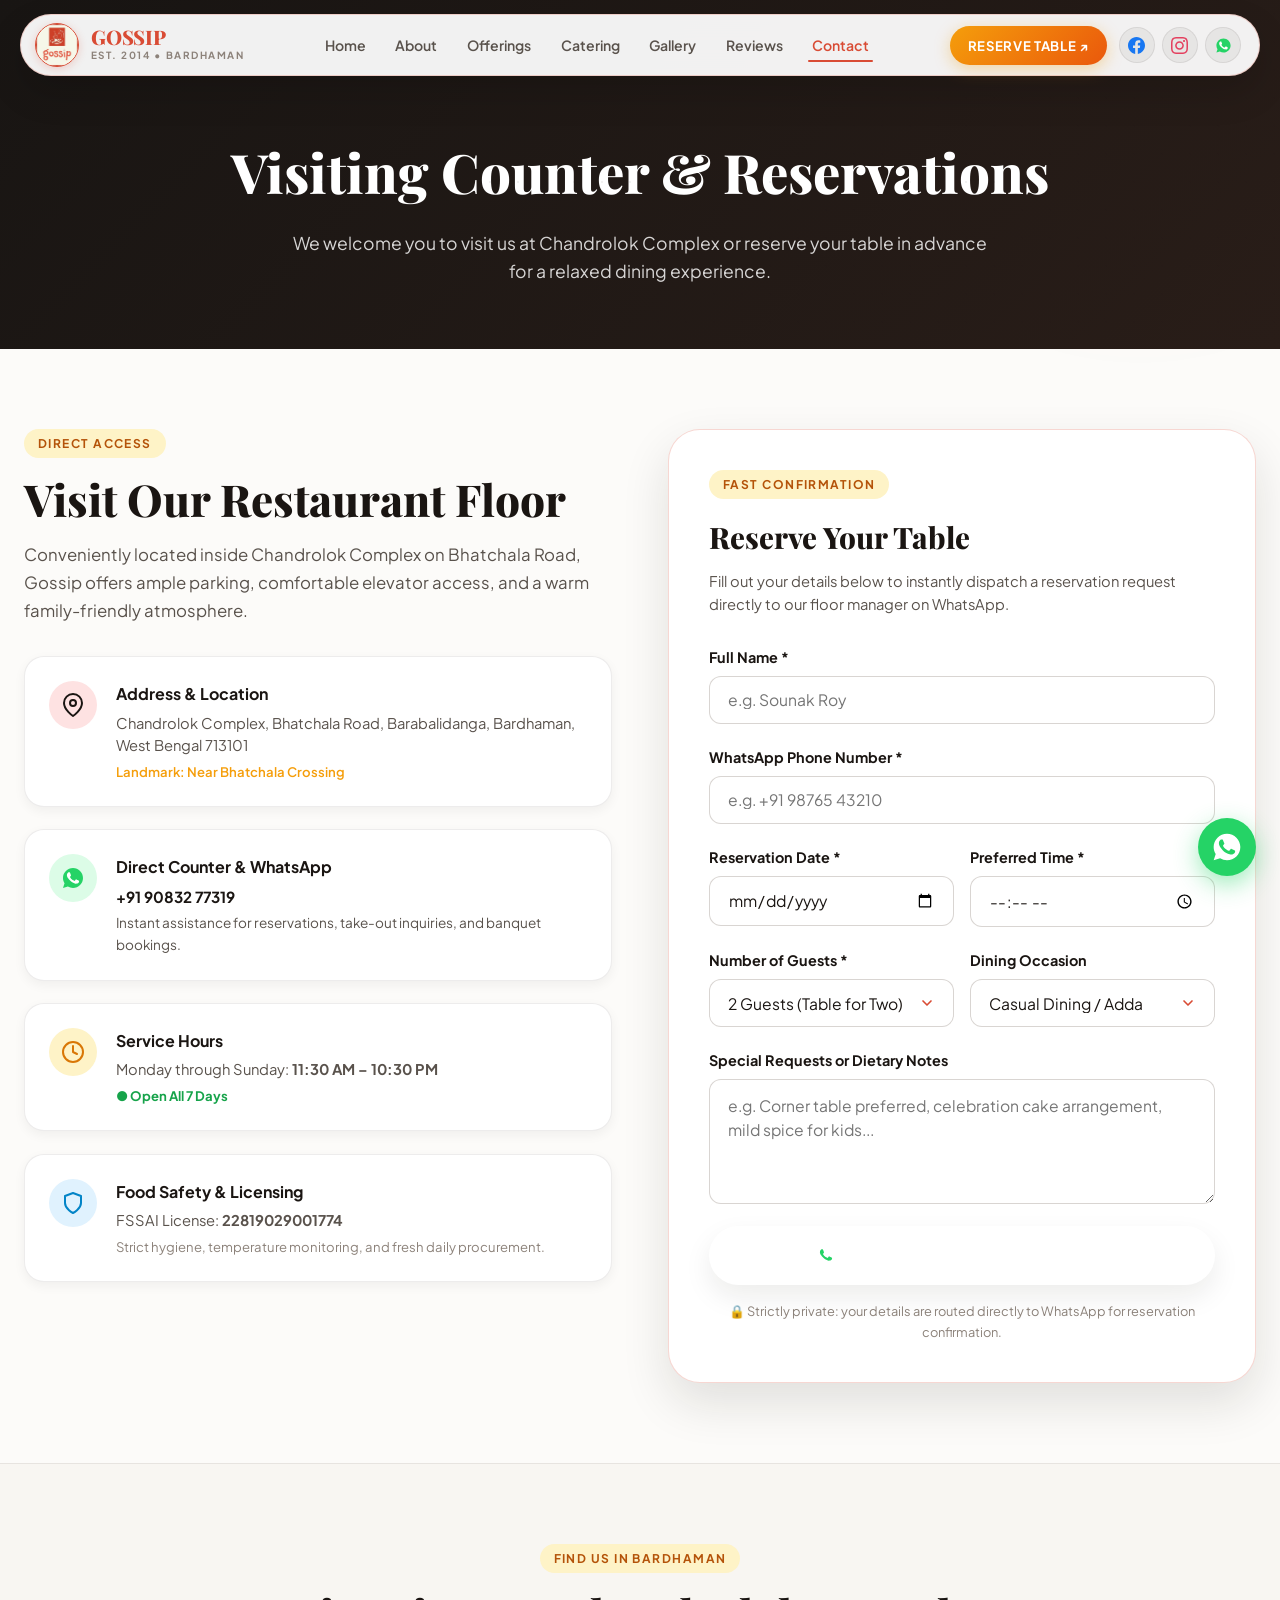
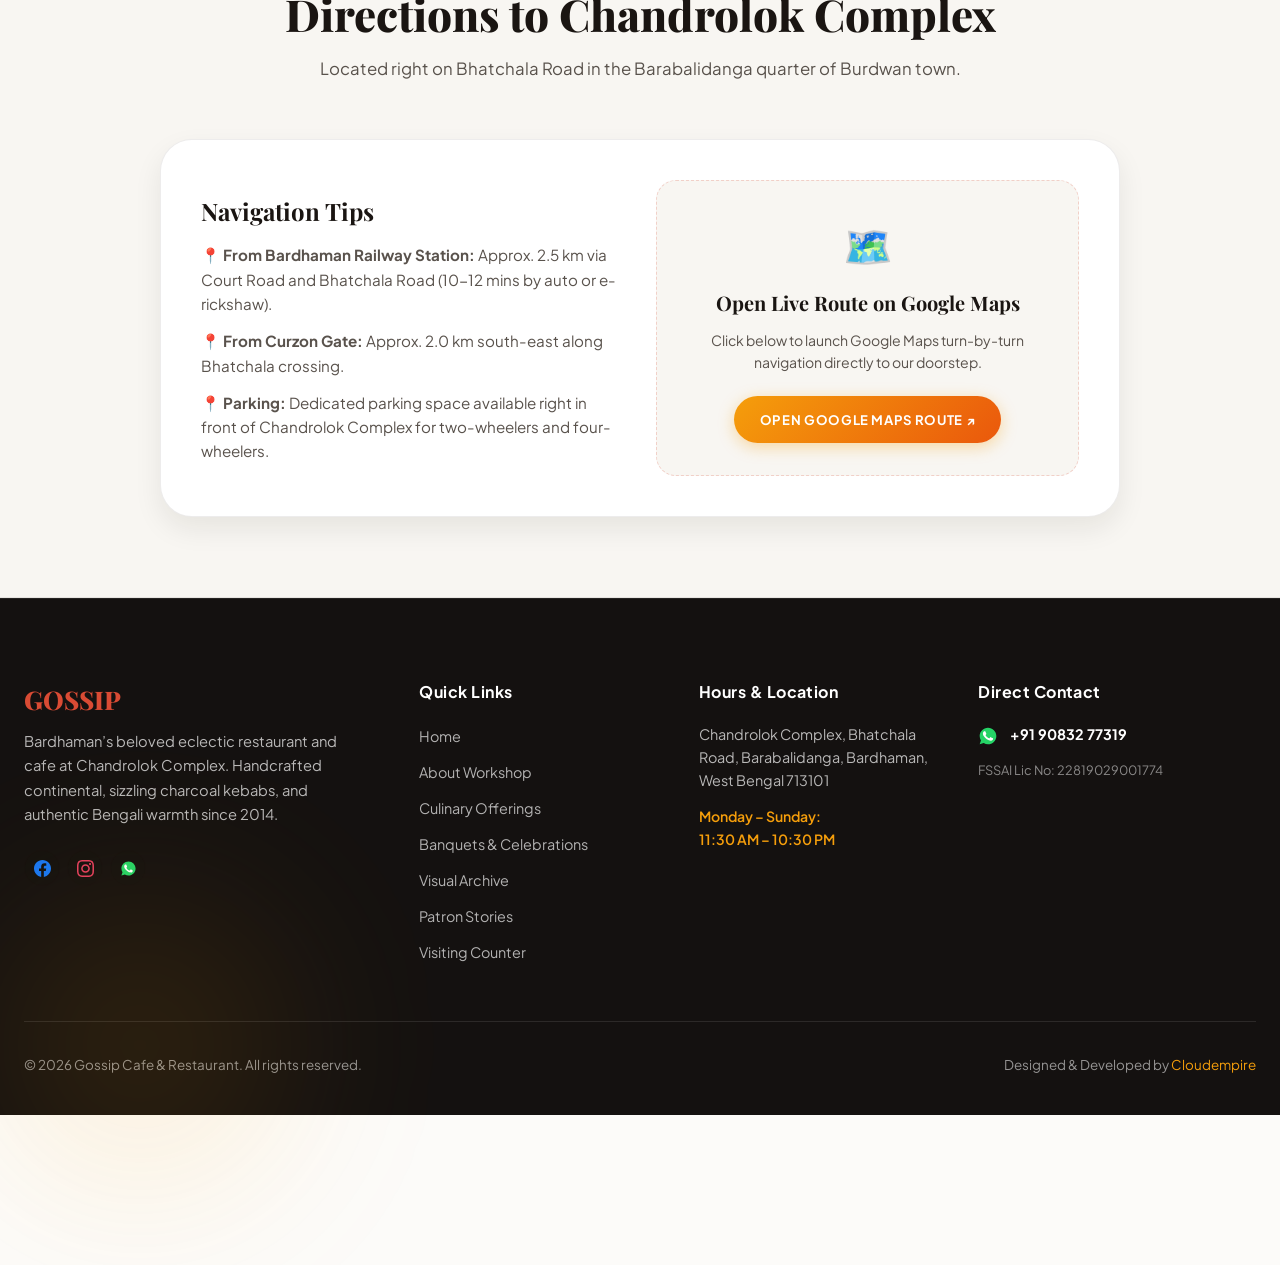
==== contact.html @ 2cac588d "feat: initial commit of Gossip Cafe & Restaurant Bardhaman portfolio website" ====
<!DOCTYPE html>
<html lang="en">
<head>
  <meta charset="UTF-8">
  <meta name="viewport" content="width=device-width, initial-scale=1.0">
  <title>Contact & Table Reservation | Gossip Cafe & Restaurant Bardhaman</title>
  <meta name="description" content="Find location, timings, and reservation details for Gossip Cafe & Restaurant at Chandrolok Complex, Bardhaman. Call or WhatsApp +91 90832 77319.">
  
  <!-- Multi-Resolution Favicon Suite -->
  <link rel="icon" type="image/svg+xml" href="assets/images/favicon.svg">
  <link rel="icon" type="image/png" sizes="32x32" href="assets/images/favicon-32x32.png">
  <link rel="shortcut icon" href="assets/images/favicon.ico">
  <link rel="apple-touch-icon" sizes="180x180" href="assets/images/apple-touch-icon.png">

  <!-- Core CSS -->
  <link rel="stylesheet" href="assets/css/style.css">
</head>
<body>

  <!-- Floating Ambient Glowing Orbs -->
  <div class="abstract-orb abstract-orb-1" aria-hidden="true"></div>
  <div class="abstract-orb abstract-orb-2" aria-hidden="true"></div>

  <!-- TheDivine Floating Pill Navbar -->
  <header class="site-header">
    <div class="header-inner">
      <a href="index.html" class="header-brand" aria-label="Gossip Restaurant Home">
        <div class="brand-emblem-wrap">
          <img src="assets/images/logo.png" alt="Gossip Logo Emblem" class="brand-emblem">
        </div>
        <div class="brand-text">
          <span class="brand-title">GOSSIP</span>
          <span class="brand-sub">EST. 2014 • BARDHAMAN</span>
        </div>
      </a>

      <nav aria-label="Main Navigation">
        <ul class="nav-links">
          <li class="nav-item"><a href="index.html" class="nav-link">Home</a></li>
          <li class="nav-item"><a href="about.html" class="nav-link">About</a></li>
          <li class="nav-item"><a href="offerings.html" class="nav-link">Offerings</a></li>
          <li class="nav-item"><a href="catering.html" class="nav-link">Catering</a></li>
          <li class="nav-item"><a href="gallery.html" class="nav-link">Gallery</a></li>
          <li class="nav-item"><a href="reviews.html" class="nav-link">Reviews</a></li>
          <li class="nav-item"><a href="contact.html" class="nav-link active">Contact</a></li>
        </ul>
      </nav>

      <div class="header-actions">
        <a href="https://wa.me/919083277319?text=Namaste%20Gossip!%20I%20would%20like%20to%20reserve%20a%20table%20at%20Chandrolok%20Complex." target="_blank" rel="noopener noreferrer" class="btn-cta-pill">
          Reserve Table ↗
        </a>
        <div class="social-circle-icons">
          <a href="https://www.facebook.com/gossipcaferestaurant/" target="_blank" rel="noopener noreferrer" class="social-circle-btn" aria-label="Facebook">
            <svg viewBox="0 0 24 24" fill="#1877F2"><path d="M24 12.073c0-6.627-5.373-12-12-12s-12 5.373-12 12c0 5.99 4.388 10.954 10.125 11.854v-8.385H7.078v-3.47h3.047V9.43c0-3.007 1.792-4.669 4.533-4.669 1.312 0 2.686.235 2.686.235v2.953H15.83c-1.491 0-1.956.925-1.956 1.874v2.25h3.328l-.532 3.47h-2.796v8.385C19.612 23.027 24 18.062 24 12.073z"/></svg>
          </a>
          <a href="https://www.instagram.com/gossipatchandrolok/" target="_blank" rel="noopener noreferrer" class="social-circle-btn" aria-label="Instagram">
            <svg viewBox="0 0 24 24" fill="#E4405F"><path d="M12 2.163c3.204 0 3.584.012 4.85.07 3.252.148 4.771 1.691 4.919 4.919.058 1.265.069 1.645.069 4.849 0 3.205-.012 3.584-.069 4.849-.149 3.225-1.664 4.771-4.919 4.919-1.266.058-1.644.07-4.85.07-3.204 0-3.584-.012-4.849-.07-3.26-.149-4.771-1.699-4.919-4.92-.058-1.265-.07-1.644-.07-4.849 0-3.204.013-3.583.07-4.849.149-3.227 1.664-4.771 4.919-4.919 1.266-.057 1.645-.069 4.849-.069zm0-2.163c-3.259 0-3.667.014-4.947.072-4.358.2-6.78 2.618-6.98 6.98-.059 1.281-.073 1.689-.073 4.948 0 3.259.014 3.668.072 4.948.2 4.358 2.618 6.78 6.98 6.98 1.281.058 1.689.072 4.948.072 3.259 0 3.668-.014 4.948-.072 4.354-.2 6.782-2.618 6.979-6.98.059-1.28.073-1.689.073-4.948 0-3.259-.014-3.667-.072-4.947-.196-4.354-2.617-6.78-6.979-6.98-1.281-.059-1.69-.073-4.949-.073zm0 5.838c-3.403 0-6.162 2.759-6.162 6.162s2.759 6.163 6.162 6.163 6.162-2.759 6.162-6.163c0-3.403-2.759-6.162-6.162-6.162zm0 10.162c-2.209 0-4-1.79-4-4 0-2.209 1.791-4 4-4s4 1.791 4 4c0 2.21-1.791 4-4 4zm6.406-11.845c-.796 0-1.441.645-1.441 1.44s.645 1.44 1.441 1.44c.795 0 1.439-.645 1.439-1.44s-.644-1.44-1.439-1.44z"/></svg>
          </a>
          <a href="https://wa.me/919083277319" target="_blank" rel="noopener noreferrer" class="social-circle-btn" aria-label="WhatsApp">
            <svg viewBox="0 0 24 24"><path fill="#25D366" d="M12.004 2C6.48 2 2 6.48 2 12.004c0 1.947.56 3.765 1.533 5.304L2 22l4.832-1.503A9.957 9.957 0 0012.004 22C17.527 22 22 17.527 22 12.004 22 6.48 17.527 2 12.004 2z"/><path fill="#FFFFFF" d="M17.487 14.382c-.3-.15-1.774-.875-2.05-.975-.275-.1-.475-.15-.675.15-.2.3-.775.975-.95 1.175-.175.2-.35.225-.65.075-.3-.15-1.266-.467-2.412-1.488-.891-.795-1.493-1.777-1.668-2.077-.175-.3-.019-.462.131-.611.135-.135.3-.35.45-.525.15-.175.2-.3.3-.5.1-.2.05-.375-.025-.525-.075-.15-.675-1.625-.925-2.225-.243-.584-.49-.505-.675-.515-.175-.009-.375-.01-.575-.01s-.525.075-.8.375c-.275.3-1.05 1.025-1.05 2.5s1.075 2.9 1.225 3.1c.15.2 2.116 3.23 5.125 4.53.716.31 1.275.495 1.71.634.72.229 1.375.197 1.893.12.577-.086 1.774-.725 2.024-1.425.25-.7.25-1.3.175-1.425-.075-.125-.275-.2-.575-.35z"/></svg>
          </a>
        </div>
        <button class="mobile-toggle" aria-label="Toggle navigation menu" aria-expanded="false">
          <span></span>
        </button>
      </div>
    </div>
  </header>

  <!-- Subpage Banner -->
  <section class="subpage-banner">
    <div class="abstract-tech-grid" aria-hidden="true"></div>
    <h1>Visiting Counter & Reservations</h1>
    <p>We welcome you to visit us at Chandrolok Complex or reserve your table in advance for a relaxed dining experience.</p>
  </section>

  <!-- Contact Information & Reservation Section -->
  <section class="section">
    <div style="display: grid; grid-template-columns: repeat(auto-fit, minmax(320px, 1fr)); gap: 3.5rem; align-items: start;">

      <!-- Left Column: Details & Visiting Information -->
      <div>
        <span class="section-pill-tag">Direct Access</span>
        <h2 class="section-title">Visit Our Restaurant Floor</h2>
        <p style="font-size: 1.05rem; color: var(--text-secondary); line-height: 1.65; margin-bottom: 2rem;">
          Conveniently located inside Chandrolok Complex on Bhatchala Road, Gossip offers ample parking, comfortable elevator access, and a warm family-friendly atmosphere.
        </p>

        <!-- Information Cards List -->
        <div style="display: flex; flex-direction: column; gap: 1.4rem; margin-bottom: 2.5rem;">

          <!-- Address Card -->
          <div style="background: #ffffff; border: 1px solid var(--border-light); border-radius: var(--radius-lg); padding: 1.5rem; display: flex; gap: 1.2rem; align-items: flex-start; box-shadow: var(--shadow-sm);">
            <div style="width: 48px; height: 48px; border-radius: 50%; background: #fee2e2; display: flex; align-items: center; justify-content: center; flex-shrink: 0; color: var(--brand-crimson);">
              <svg width="24" height="24" viewBox="0 0 24 24" fill="none" stroke="currentColor" stroke-width="2" stroke-linecap="round" stroke-linejoin="round"><path d="M21 10c0 7-9 13-9 13s-9-6-9-13a9 9 0 0 1 18 0z"></path><circle cx="12" cy="10" r="3"></circle></svg>
            </div>
            <div>
              <h4 style="font-size: 1rem; font-weight: 700; color: var(--text-primary); margin-bottom: 0.3rem;">Address & Location</h4>
              <p style="font-size: 0.92rem; color: var(--text-secondary); line-height: 1.5;">
                Chandrolok Complex, Bhatchala Road, Barabalidanga, Bardhaman, West Bengal 713101
              </p>
              <div style="font-size: 0.82rem; color: var(--brand-amber); font-weight: 600; margin-top: 0.3rem;">
                Landmark: Near Bhatchala Crossing
              </div>
            </div>
          </div>

          <!-- Phone & WhatsApp Card -->
          <div style="background: #ffffff; border: 1px solid var(--border-light); border-radius: var(--radius-lg); padding: 1.5rem; display: flex; gap: 1.2rem; align-items: flex-start; box-shadow: var(--shadow-sm);">
            <div style="width: 48px; height: 48px; border-radius: 50%; background: #dcfce7; display: flex; align-items: center; justify-content: center; flex-shrink: 0;">
              <svg width="24" height="24" viewBox="0 0 24 24"><path fill="#25D366" d="M12.004 2C6.48 2 2 6.48 2 12.004c0 1.947.56 3.765 1.533 5.304L2 22l4.832-1.503A9.957 9.957 0 0012.004 22C17.527 22 22 17.527 22 12.004 22 6.48 17.527 2 12.004 2z"/><path fill="#FFFFFF" d="M17.487 14.382c-.3-.15-1.774-.875-2.05-.975-.275-.1-.475-.15-.675.15-.2.3-.775.975-.95 1.175-.175.2-.35.225-.65.075-.3-.15-1.266-.467-2.412-1.488-.891-.795-1.493-1.777-1.668-2.077-.175-.3-.019-.462.131-.611.135-.135.3-.35.45-.525.15-.175.2-.3.3-.5.1-.2.05-.375-.025-.525-.075-.15-.675-1.625-.925-2.225-.243-.584-.49-.505-.675-.515-.175-.009-.375-.01-.575-.01s-.525.075-.8.375c-.275.3-1.05 1.025-1.05 2.5s1.075 2.9 1.225 3.1c.15.2 2.116 3.23 5.125 4.53.716.31 1.275.495 1.71.634.72.229 1.375.197 1.893.12.577-.086 1.774-.725 2.024-1.425.25-.7.25-1.3.175-1.425-.075-.125-.275-.2-.575-.35z"/></svg>
            </div>
            <div>
              <h4 style="font-size: 1rem; font-weight: 700; color: var(--text-primary); margin-bottom: 0.3rem;">Direct Counter & WhatsApp</h4>
              <p style="font-size: 0.95rem; font-weight: 700; color: var(--text-primary); margin-bottom: 0.2rem;">
                <a href="tel:+919083277319" style="color: var(--text-primary); text-decoration: none;">+91 90832 77319</a>
              </p>
              <div style="font-size: 0.85rem; color: var(--text-secondary);">
                Instant assistance for reservations, take-out inquiries, and banquet bookings.
              </div>
            </div>
          </div>

          <!-- Operating Hours Card -->
          <div style="background: #ffffff; border: 1px solid var(--border-light); border-radius: var(--radius-lg); padding: 1.5rem; display: flex; gap: 1.2rem; align-items: flex-start; box-shadow: var(--shadow-sm);">
            <div style="width: 48px; height: 48px; border-radius: 50%; background: #fef3c7; display: flex; align-items: center; justify-content: center; flex-shrink: 0; color: #d97706;">
              <svg width="24" height="24" viewBox="0 0 24 24" fill="none" stroke="currentColor" stroke-width="2" stroke-linecap="round" stroke-linejoin="round"><circle cx="12" cy="12" r="10"></circle><polyline points="12 6 12 12 16 14"></polyline></svg>
            </div>
            <div>
              <h4 style="font-size: 1rem; font-weight: 700; color: var(--text-primary); margin-bottom: 0.3rem;">Service Hours</h4>
              <p style="font-size: 0.92rem; color: var(--text-secondary); line-height: 1.5;">
                Monday through Sunday: <strong>11:30 AM – 10:30 PM</strong>
              </p>
              <div style="font-size: 0.82rem; color: #16a34a; font-weight: 700; margin-top: 0.3rem;">
                ● Open All 7 Days
              </div>
            </div>
          </div>

          <!-- Certification Card -->
          <div style="background: #ffffff; border: 1px solid var(--border-light); border-radius: var(--radius-lg); padding: 1.5rem; display: flex; gap: 1.2rem; align-items: flex-start; box-shadow: var(--shadow-sm);">
            <div style="width: 48px; height: 48px; border-radius: 50%; background: #e0f2fe; display: flex; align-items: center; justify-content: center; flex-shrink: 0; color: #0284c7;">
              <svg width="24" height="24" viewBox="0 0 24 24" fill="none" stroke="currentColor" stroke-width="2" stroke-linecap="round" stroke-linejoin="round"><path d="M12 22s8-4 8-10V5l-8-3-8 3v7c0 6 8 10 8 10z"/></svg>
            </div>
            <div>
              <h4 style="font-size: 1rem; font-weight: 700; color: var(--text-primary); margin-bottom: 0.3rem;">Food Safety & Licensing</h4>
              <p style="font-size: 0.92rem; color: var(--text-secondary); line-height: 1.5;">
                FSSAI License: <strong>22819029001774</strong>
              </p>
              <div style="font-size: 0.82rem; color: var(--text-muted); margin-top: 0.3rem;">
                Strict hygiene, temperature monitoring, and fresh daily procurement.
              </div>
            </div>
          </div>

        </div>

      </div>

      <!-- Right Column: Table Reservation Form -->
      <div style="background: #ffffff; border: 1px solid var(--border-brand); border-radius: var(--radius-xl); padding: 2.5rem; box-shadow: var(--shadow-lg);">
        <span class="section-pill-tag">Fast Confirmation</span>
        <h3 style="font-family: var(--font-serif); font-size: 1.85rem; font-weight: 800; margin-bottom: 0.6rem; color: var(--text-primary);">Reserve Your Table</h3>
        <p style="font-size: 0.92rem; color: var(--text-secondary); margin-bottom: 1.8rem;">
          Fill out your details below to instantly dispatch a reservation request directly to our floor manager on WhatsApp.
        </p>

        <form id="contactForm" onsubmit="handleReservationSubmit(event)">
          <div class="form-group">
            <label class="form-label" for="resName">Full Name *</label>
            <input class="form-input" type="text" id="resName" name="name" placeholder="e.g. Sounak Roy" required>
          </div>

          <div class="form-group">
            <label class="form-label" for="resPhone">WhatsApp Phone Number *</label>
            <input class="form-input" type="tel" id="resPhone" name="phone" placeholder="e.g. +91 98765 43210" required>
          </div>

          <div style="display: grid; grid-template-columns: 1fr 1fr; gap: 1rem;">
            <div class="form-group">
              <label class="form-label" for="resDate">Reservation Date *</label>
              <input class="form-input" type="date" id="resDate" name="date" required>
            </div>
            <div class="form-group">
              <label class="form-label" for="resTime">Preferred Time *</label>
              <input class="form-input" type="time" id="resTime" name="time" required>
            </div>
          </div>

          <div style="display: grid; grid-template-columns: 1fr 1fr; gap: 1rem;">
            <div class="form-group">
              <label class="form-label" for="resGuests">Number of Guests *</label>
              <select class="form-select" id="resGuests" name="guests" required>
                <option value="2 Guests">2 Guests (Table for Two)</option>
                <option value="3-4 Guests">3-4 Guests (Family Table)</option>
                <option value="5-8 Guests">5-8 Guests (Large Group)</option>
                <option value="9-15 Guests">9-15 Guests (Mini Party)</option>
                <option value="16+ Guests">16+ Guests (Banquet Lounge)</option>
              </select>
            </div>
            <div class="form-group">
              <label class="form-label" for="resOccasion">Dining Occasion</label>
              <select class="form-select" id="resOccasion" name="occasion">
                <option value="Casual Dining">Casual Dining / Adda</option>
                <option value="Birthday Party">Birthday Celebration</option>
                <option value="Anniversary">Anniversary Dinner</option>
                <option value="Family Reunion">Family Gathering</option>
                <option value="Corporate Dinner">Corporate Dinner</option>
              </select>
            </div>
          </div>

          <div class="form-group">
            <label class="form-label" for="resNotes">Special Requests or Dietary Notes</label>
            <textarea class="form-textarea" id="resNotes" name="notes" placeholder="e.g. Corner table preferred, celebration cake arrangement, mild spice for kids..."></textarea>
          </div>

          <button type="submit" class="btn-hero-primary" style="width: 100%; border: none; cursor: pointer; display: flex; align-items: center; justify-content: center; gap: 0.8rem; padding: 1.1rem; border-radius: var(--radius-pill); font-size: 1.05rem; font-weight: 700; background: var(--brand-whatsapp); color: #ffffff; box-shadow: var(--shadow-md);">
            <svg width="24" height="24" viewBox="0 0 24 24">
              <path fill="#FFFFFF" d="M12.004 2C6.48 2 2 6.48 2 12.004c0 1.947.56 3.765 1.533 5.304L2 22l4.832-1.503A9.957 9.957 0 0012.004 22C17.527 22 22 17.527 22 12.004 22 6.48 17.527 2 12.004 2z"/>
              <path fill="#25D366" d="M17.487 14.382c-.3-.15-1.774-.875-2.05-.975-.275-.1-.475-.15-.675.15-.2.3-.775.975-.95 1.175-.175.2-.35.225-.65.075-.3-.15-1.266-.467-2.412-1.488-.891-.795-1.493-1.777-1.668-2.077-.175-.3-.019-.462.131-.611.135-.135.3-.35.45-.525.15-.175.2-.3.3-.5.1-.2.05-.375-.025-.525-.075-.15-.675-1.625-.925-2.225-.243-.584-.49-.505-.675-.515-.175-.009-.375-.01-.575-.01s-.525.075-.8.375c-.275.3-1.05 1.025-1.05 2.5s1.075 2.9 1.225 3.1c.15.2 2.116 3.23 5.125 4.53.716.31 1.275.495 1.71.634.72.229 1.375.197 1.893.12.577-.086 1.774-.725 2.024-1.425.25-.7.25-1.3.175-1.425-.075-.125-.275-.2-.575-.35z"/>
            </svg>
            Send Reservation via WhatsApp
          </button>
        </form>

        <div style="font-size: 0.8rem; color: var(--text-muted); text-align: center; margin-top: 1rem;">
          🔒 Strictly private: your details are routed directly to WhatsApp for reservation confirmation.
        </div>
      </div>

    </div>
  </section>

  <!-- Google Map Directions Guide Section -->
  <section class="section section-alt">
    <div class="section-header">
      <span class="section-pill-tag">Find Us in Bardhaman</span>
      <h2 class="section-title">Directions to Chandrolok Complex</h2>
      <p class="section-desc">Located right on Bhatchala Road in the Barabalidanga quarter of Burdwan town.</p>
    </div>

    <div style="max-width: 960px; margin: 0 auto; background: #ffffff; border: 1px solid var(--border-light); border-radius: var(--radius-xl); overflow: hidden; box-shadow: var(--shadow-md);">
      <div style="padding: 2.5rem; display: grid; grid-template-columns: repeat(auto-fit, minmax(280px, 1fr)); gap: 2rem; align-items: center;">
        <div>
          <h3 style="font-family: var(--font-serif); font-size: 1.5rem; font-weight: 700; margin-bottom: 0.8rem; color: var(--text-primary);">Navigation Tips</h3>
          <ul style="list-style: none; display: flex; flex-direction: column; gap: 0.8rem; font-size: 0.95rem; color: var(--text-secondary); line-height: 1.6;">
            <li>📍 <strong>From Bardhaman Railway Station:</strong> Approx. 2.5 km via Court Road and Bhatchala Road (10-12 mins by auto or e-rickshaw).</li>
            <li>📍 <strong>From Curzon Gate:</strong> Approx. 2.0 km south-east along Bhatchala crossing.</li>
            <li>📍 <strong>Parking:</strong> Dedicated parking space available right in front of Chandrolok Complex for two-wheelers and four-wheelers.</li>
          </ul>
        </div>

        <div style="text-align: center; background: var(--bg-surface-subtle); padding: 2rem; border-radius: var(--radius-lg); border: 1px dashed var(--border-brand);">
          <div style="font-size: 2.5rem; margin-bottom: 0.6rem;">🗺️</div>
          <h4 style="font-family: var(--font-serif); font-size: 1.25rem; font-weight: 700; margin-bottom: 0.6rem; color: var(--text-primary);">Open Live Route on Google Maps</h4>
          <p style="font-size: 0.88rem; color: var(--text-secondary); margin-bottom: 1.4rem;">Click below to launch Google Maps turn-by-turn navigation directly to our doorstep.</p>
          <a href="https://maps.google.com/?q=Gossip+Chandrolok+Complex+Bhatchala+Rd+Barabalidanga+Bardhaman+West+Bengal+713101" target="_blank" rel="noopener noreferrer" class="btn-cta-pill" style="display: inline-block; padding: 0.8rem 1.6rem; font-weight: 700;">
            Open Google Maps Route ↗
          </a>
        </div>
      </div>
    </div>
  </section>

  <!-- Complete Footer -->
  <footer class="site-footer">
    <div class="footer-container">
      <div>
        <div class="footer-brand-title">GOSSIP</div>
        <p class="footer-desc">
          Bardhaman’s beloved eclectic restaurant and cafe at Chandrolok Complex. Handcrafted continental, sizzling charcoal kebabs, and authentic Bengali warmth since 2014.
        </p>
        <div class="social-circle-icons">
          <a href="https://www.facebook.com/gossipcaferestaurant/" target="_blank" rel="noopener noreferrer" class="social-circle-btn" aria-label="Facebook">
            <svg viewBox="0 0 24 24" fill="#1877F2"><path d="M24 12.073c0-6.627-5.373-12-12-12s-12 5.373-12 12c0 5.99 4.388 10.954 10.125 11.854v-8.385H7.078v-3.47h3.047V9.43c0-3.007 1.792-4.669 4.533-4.669 1.312 0 2.686.235 2.686.235v2.953H15.83c-1.491 0-1.956.925-1.956 1.874v2.25h3.328l-.532 3.47h-2.796v8.385C19.612 23.027 24 18.062 24 12.073z"/></svg>
          </a>
          <a href="https://www.instagram.com/gossipatchandrolok/" target="_blank" rel="noopener noreferrer" class="social-circle-btn" aria-label="Instagram">
            <svg viewBox="0 0 24 24" fill="#E4405F"><path d="M12 2.163c3.204 0 3.584.012 4.85.07 3.252.148 4.771 1.691 4.919 4.919.058 1.265.069 1.645.069 4.849 0 3.205-.012 3.584-.069 4.849-.149 3.225-1.664 4.771-4.919 4.919-1.266.058-1.644.07-4.85.07-3.204 0-3.584-.012-4.849-.07-3.26-.149-4.771-1.699-4.919-4.92-.058-1.265-.07-1.644-.07-4.849 0-3.204.013-3.583.07-4.849.149-3.227 1.664-4.771 4.919-4.919 1.266-.057 1.645-.069 4.849-.069zm0-2.163c-3.259 0-3.667.014-4.947.072-4.358.2-6.78 2.618-6.98 6.98-.059 1.281-.073 1.689-.073 4.948 0 3.259.014 3.668.072 4.948.2 4.358 2.618 6.78 6.98 6.98 1.281.058 1.689.072 4.948.072 3.259 0 3.668-.014 4.948-.072 4.354-.2 6.782-2.618 6.979-6.98.059-1.28.073-1.689.073-4.948 0-3.259-.014-3.667-.072-4.947-.196-4.354-2.617-6.78-6.979-6.98-1.281-.059-1.69-.073-4.949-.073zm0 5.838c-3.403 0-6.162 2.759-6.162 6.162s2.759 6.163 6.162 6.163 6.162-2.759 6.162-6.163c0-3.403-2.759-6.162-6.162-6.162zm0 10.162c-2.209 0-4-1.79-4-4 0-2.209 1.791-4 4-4s4 1.791 4 4c0 2.21-1.791 4-4 4zm6.406-11.845c-.796 0-1.441.645-1.441 1.44s.645 1.44 1.441 1.44c.795 0 1.439-.645 1.439-1.44s-.644-1.44-1.439-1.44z"/></svg>
          </a>
          <a href="https://wa.me/919083277319" target="_blank" rel="noopener noreferrer" class="social-circle-btn" aria-label="WhatsApp">
            <svg viewBox="0 0 24 24"><path fill="#25D366" d="M12.004 2C6.48 2 2 6.48 2 12.004c0 1.947.56 3.765 1.533 5.304L2 22l4.832-1.503A9.957 9.957 0 0012.004 22C17.527 22 22 17.527 22 12.004 22 6.48 17.527 2 12.004 2z"/><path fill="#FFFFFF" d="M17.487 14.382c-.3-.15-1.774-.875-2.05-.975-.275-.1-.475-.15-.675.15-.2.3-.775.975-.95 1.175-.175.2-.35.225-.65.075-.3-.15-1.266-.467-2.412-1.488-.891-.795-1.493-1.777-1.668-2.077-.175-.3-.019-.462.131-.611.135-.135.3-.35.45-.525.15-.175.2-.3.3-.5.1-.2.05-.375-.025-.525-.075-.15-.675-1.625-.925-2.225-.243-.584-.49-.505-.675-.515-.175-.009-.375-.01-.575-.01s-.525.075-.8.375c-.275.3-1.05 1.025-1.05 2.5s1.075 2.9 1.225 3.1c.15.2 2.116 3.23 5.125 4.53.716.31 1.275.495 1.71.634.72.229 1.375.197 1.893.12.577-.086 1.774-.725 2.024-1.425.25-.7.25-1.3.175-1.425-.075-.125-.275-.2-.575-.35z"/></svg>
          </a>
        </div>
      </div>

      <div class="footer-col">
        <h5>Quick Links</h5>
        <ul class="footer-links">
          <li><a href="index.html">Home</a></li>
          <li><a href="about.html">About Workshop</a></li>
          <li><a href="offerings.html">Culinary Offerings</a></li>
          <li><a href="catering.html">Banquets & Celebrations</a></li>
          <li><a href="gallery.html">Visual Archive</a></li>
          <li><a href="reviews.html">Patron Stories</a></li>
          <li><a href="contact.html">Visiting Counter</a></li>
        </ul>
      </div>

      <div class="footer-col">
        <h5>Hours & Location</h5>
        <p style="font-size: 0.9rem; color: rgba(255, 255, 255, 0.7); margin-bottom: 0.8rem;">
          Chandrolok Complex, Bhatchala Road, Barabalidanga, Bardhaman, West Bengal 713101
        </p>
        <p style="font-size: 0.88rem; color: var(--brand-amber); font-weight: 600;">
          Monday – Sunday:<br>11:30 AM – 10:30 PM
        </p>
      </div>

      <div class="footer-col">
        <h5>Direct Contact</h5>
        <div class="footer-contact-item">
          <svg width="20" height="20" viewBox="0 0 24 24"><path fill="#25D366" d="M12.004 2C6.48 2 2 6.48 2 12.004c0 1.947.56 3.765 1.533 5.304L2 22l4.832-1.503A9.957 9.957 0 0012.004 22C17.527 22 22 17.527 22 12.004 22 6.48 17.527 2 12.004 2z"/><path fill="#FFFFFF" d="M17.487 14.382c-.3-.15-1.774-.875-2.05-.975-.275-.1-.475-.15-.675.15-.2.3-.775.975-.95 1.175-.175.2-.35.225-.65.075-.3-.15-1.266-.467-2.412-1.488-.891-.795-1.493-1.777-1.668-2.077-.175-.3-.019-.462.131-.611.135-.135.3-.35.45-.525.15-.175.2-.3.3-.5.1-.2.05-.375-.025-.525-.075-.15-.675-1.625-.925-2.225-.243-.584-.49-.505-.675-.515-.175-.009-.375-.01-.575-.01s-.525.075-.8.375c-.275.3-1.05 1.025-1.05 2.5s1.075 2.9 1.225 3.1c.15.2 2.116 3.23 5.125 4.53.716.31 1.275.495 1.71.634.72.229 1.375.197 1.893.12.577-.086 1.774-.725 2.024-1.425.25-.7.25-1.3.175-1.425-.075-.125-.275-.2-.575-.35z"/></svg>
          <a href="tel:+919083277319" style="font-weight: 700; color: #ffffff;">+91 90832 77319</a>
        </div>
        <div style="font-size: 0.8rem; color: rgba(255, 255, 255, 0.5); margin-top: 0.5rem;">
          FSSAI Lic No: 22819029001774
        </div>
      </div>
    </div>

    <div class="footer-bottom">
      <div>
        © 2026 Gossip Cafe & Restaurant. All rights reserved.
      </div>
      <div>
        Designed & Developed by <a href="https://cloudempire.tech/" target="_blank" rel="noopener noreferrer" class="footer-dev-link">Cloudempire</a>
      </div>
    </div>
  </footer>

  <!-- Floating High Contrast WhatsApp Button -->
  <a href="https://wa.me/919083277319?text=Namaste%20Gossip!%20Connecting%20from%20your%20website." target="_blank" rel="noopener noreferrer" class="floating-wa-btn" aria-label="Direct WhatsApp Message">
    <svg width="32" height="32" viewBox="0 0 24 24">
      <path fill="#FFFFFF" d="M12.004 2C6.48 2 2 6.48 2 12.004c0 1.947.56 3.765 1.533 5.304L2 22l4.832-1.503A9.957 9.957 0 0012.004 22C17.527 22 22 17.527 22 12.004 22 6.48 17.527 2 12.004 2z"/>
      <path fill="#25D366" d="M17.487 14.382c-.3-.15-1.774-.875-2.05-.975-.275-.1-.475-.15-.675.15-.2.3-.775.975-.95 1.175-.175.2-.35.225-.65.075-.3-.15-1.266-.467-2.412-1.488-.891-.795-1.493-1.777-1.668-2.077-.175-.3-.019-.462.131-.611.135-.135.3-.35.45-.525.15-.175.2-.3.3-.5.1-.2.05-.375-.025-.525-.075-.15-.675-1.625-.925-2.225-.243-.584-.49-.505-.675-.515-.175-.009-.375-.01-.575-.01s-.525.075-.8.375c-.275.3-1.05 1.025-1.05 2.5s1.075 2.9 1.225 3.1c.15.2 2.116 3.23 5.125 4.53.716.31 1.275.495 1.71.634.72.229 1.375.197 1.893.12.577-.086 1.774-.725 2.024-1.425.25-.7.25-1.3.175-1.425-.075-.125-.275-.2-.575-.35z"/>
    </svg>
  </a>

  <!-- Core Scripts -->
  <script src="assets/js/main.js"></script>
  <script>
    function handleReservationSubmit(e) {
      e.preventDefault();
      const name = document.getElementById('resName').value.trim();
      const phone = document.getElementById('resPhone').value.trim();
      const date = document.getElementById('resDate').value;
      const time = document.getElementById('resTime').value;
      const guests = document.getElementById('resGuests').value;
      const occasion = document.getElementById('resOccasion').value;
      const notes = document.getElementById('resNotes').value.trim();

      let msg = `Namaste Gossip! I would like to reserve a table at Chandrolok Complex:\n\n` +
                `👤 Name: ${name}\n` +
                `📞 Phone: ${phone}\n` +
                `📅 Date: ${date}\n` +
                `⏰ Time: ${time}\n` +
                `👥 Party Size: ${guests}\n` +
                `🎉 Occasion: ${occasion}`;
      if (notes) {
        msg += `\n📝 Special Request: ${notes}`;
      }

      const encoded = encodeURIComponent(msg);
      window.open(`https://wa.me/919083277319?text=${encoded}`, '_blank');
    }
  </script>
</body>
</html>
---- assets/css/style.css ----
/* ==========================================================================
   GOSSIP CAFE & RESTAURANT - MODERN DESIGN SYSTEM
   BARDHAMAN (BURDWAN), WEST BENGAL
   100% Clean Modern Porcelain Architecture (Strict Ban on Muddy/Brown Tones)
   ========================================================================== */

@import url('https://fonts.googleapis.com/css2?family=Plus+Jakarta+Sans:wght@300;400;500;600;700;800&family=Playfair+Display:ital,wght@0,600;0,700;0,800;1,600&display=swap');

:root {
  /* Clean Porcelain & Modern Luxury Palette (Zero Muddy Brown) */
  --bg-porcelain: #fcfbf9;
  --bg-surface: #ffffff;
  --bg-surface-subtle: #f8f6f2;
  --bg-dark-hero: #0e0d0c;
  
  --brand-terracotta: #d94b34;
  --brand-terracotta-dark: #b83622;
  --brand-terracotta-glow: rgba(217, 75, 52, 0.22);
  --brand-amber: #f59e0b;
  --brand-amber-light: #fef3c7;
  
  --text-primary: #1a1512;
  --text-secondary: #59524c;
  --text-muted: #8c827a;
  --text-inverse: #ffffff;
  
  --border-light: rgba(26, 21, 18, 0.08);
  --border-brand: rgba(217, 75, 52, 0.22);
  --border-glow: rgba(245, 158, 11, 0.35);
  
  /* Official WhatsApp Colors */
  --wa-green: #25D366;
  --wa-green-hover: #1ebd56;
  --wa-dark: #075E54;
  
  /* Layout & Geometry */
  --header-height: 66px;
  --radius-sm: 8px;
  --radius-md: 14px;
  --radius-lg: 20px;
  --radius-xl: 32px;
  --radius-pill: 9999px;
  
  --font-sans: 'Plus Jakarta Sans', system-ui, -apple-system, sans-serif;
  --font-serif: 'Playfair Display', Georgia, serif;
  
  --shadow-sm: 0 4px 12px rgba(26, 21, 18, 0.05);
  --shadow-md: 0 12px 28px rgba(26, 21, 18, 0.08);
  --shadow-lg: 0 20px 48px rgba(26, 21, 18, 0.12);
  --shadow-floating: 0 16px 36px rgba(0, 0, 0, 0.15);
  
  --transition-smooth: all 0.3s cubic-bezier(0.16, 1, 0.3, 1);
}

/* Base Reset & Anti-Overflow */
*, *::before, *::after {
  box-sizing: border-box;
  margin: 0;
  padding: 0;
}

html {
  font-size: 16px;
  scroll-behavior: smooth;
  -webkit-text-size-adjust: 100%;
}

body {
  font-family: var(--font-sans);
  background-color: var(--bg-porcelain);
  color: var(--text-primary);
  line-height: 1.6;
  padding-top: 0 !important;
  margin: 0;
  overflow-x: hidden !important;
  width: 100%;
  position: relative;
}

img, video {
  max-width: 100%;
  height: auto;
  display: block;
}

a {
  color: inherit;
  text-decoration: none;
  transition: var(--transition-smooth);
}

button {
  cursor: pointer;
  border: none;
  background: none;
  font-family: inherit;
}

/* ==========================================================================
   THE DIVINE FLOATING PILL NAVBAR (MANDATORY STANDARD)
   ========================================================================== */
.site-header {
  position: fixed;
  top: 14px;
  left: 0;
  width: 100%;
  display: flex;
  justify-content: center;
  z-index: 1000;
  padding: 0 1.25rem;
  pointer-events: none;
}

.header-inner {
  pointer-events: auto;
  width: 100%;
  max-width: 1320px;
  border-radius: var(--radius-pill);
  background: rgba(255, 255, 255, 0.94);
  border: 1px solid var(--border-brand);
  box-shadow: var(--shadow-floating);
  backdrop-filter: blur(20px);
  -webkit-backdrop-filter: blur(20px);
  display: flex;
  align-items: center;
  justify-content: space-between;
  padding: 8px 18px 8px 14px;
  gap: 1rem;
}

/* Left Brand */
.header-brand {
  display: flex;
  align-items: center;
  gap: 0.75rem;
  flex-shrink: 0;
}

.brand-emblem-wrap {
  width: 44px;
  height: 44px;
  border-radius: 50%;
  background: #fcf8f2;
  border: 1.5px solid var(--brand-terracotta);
  display: flex;
  align-items: center;
  justify-content: center;
  overflow: hidden;
  box-shadow: 0 2px 8px var(--brand-terracotta-glow);
}

.brand-emblem {
  width: 100%;
  height: 100%;
  object-fit: contain;
  display: block;
}

.brand-text {
  display: flex;
  flex-direction: column;
}

.brand-title {
  font-family: var(--font-serif);
  font-size: 1.25rem;
  font-weight: 800;
  color: var(--brand-terracotta);
  line-height: 1.1;
  letter-spacing: -0.01em;
}

.brand-sub {
  font-size: 0.62rem;
  font-weight: 700;
  text-transform: uppercase;
  letter-spacing: 0.15em;
  color: var(--text-muted);
}

/* Center Nav Links - STRICT SINGLE-LINE NO WRAP */
.nav-links {
  display: flex;
  align-items: center;
  gap: 1.35rem;
  list-style: none;
}

.nav-item {
  flex-shrink: 0;
}

.nav-link {
  font-size: 0.88rem;
  font-weight: 600;
  color: var(--text-secondary);
  white-space: nowrap !important;
  padding: 6px 4px;
  position: relative;
  display: block;
  transition: var(--transition-smooth);
}

.nav-link:hover, .nav-link.active {
  color: var(--brand-terracotta);
}

.nav-link.active::after {
  content: '';
  position: absolute;
  bottom: 0;
  left: 0;
  width: 100%;
  height: 2px;
  background: var(--brand-terracotta);
  border-radius: 2px;
}

/* Right Actions */
.header-actions {
  display: flex;
  align-items: center;
  gap: 0.75rem;
  flex-shrink: 0;
}

.btn-cta-pill {
  display: inline-flex;
  align-items: center;
  gap: 0.45rem;
  background: linear-gradient(135deg, var(--brand-amber), #ea580c);
  color: #ffffff !important;
  font-size: 0.82rem;
  font-weight: 700;
  text-transform: uppercase;
  letter-spacing: 0.05em;
  border-radius: var(--radius-pill);
  padding: 9px 18px;
  box-shadow: 0 4px 16px rgba(245, 158, 11, 0.35);
  white-space: nowrap !important;
  transition: var(--transition-smooth);
}

.btn-cta-pill:hover {
  transform: translateY(-1.5px);
  box-shadow: 0 6px 20px rgba(245, 158, 11, 0.45);
}

.social-circle-icons {
  display: flex;
  align-items: center;
  gap: 0.45rem;
}

.social-circle-btn {
  width: 36px;
  height: 36px;
  border-radius: 50%;
  background: rgba(26, 21, 18, 0.05);
  border: 1px solid var(--border-light);
  display: flex;
  align-items: center;
  justify-content: center;
  transition: var(--transition-smooth);
}

.social-circle-btn svg {
  width: 17px;
  height: 17px;
  display: block;
}

.social-circle-btn:hover {
  background: #ffffff;
  border-color: var(--brand-terracotta);
  transform: translateY(-2px);
  box-shadow: 0 4px 10px rgba(0, 0, 0, 0.1);
}

/* Mobile Hamburger Toggle */
.mobile-toggle {
  display: none;
  width: 42px;
  height: 42px;
  border-radius: 50%;
  background: #ffffff;
  border: 1px solid var(--border-light);
  align-items: center;
  justify-content: center;
  box-shadow: var(--shadow-sm);
  z-index: 1001;
}

.mobile-toggle span {
  display: block;
  width: 20px;
  height: 2px;
  background: var(--text-primary);
  border-radius: 2px;
  transition: var(--transition-smooth);
  position: relative;
}

.mobile-toggle span::before,
.mobile-toggle span::after {
  content: '';
  position: absolute;
  width: 100%;
  height: 2px;
  background: var(--text-primary);
  border-radius: 2px;
  transition: var(--transition-smooth);
}

.mobile-toggle span::before { top: -6px; }
.mobile-toggle span::after { bottom: -6px; }

.mobile-toggle.active span {
  background: transparent;
}
.mobile-toggle.active span::before {
  top: 0;
  transform: rotate(45deg);
}
.mobile-toggle.active span::after {
  bottom: 0;
  transform: rotate(-45deg);
}

/* ==========================================================================
   HERO VIDEO SECTION (STARTING AT TOP: 0)
   ========================================================================== */
.hero-section {
  position: relative;
  min-height: 100vh;
  min-height: 100dvh;
  display: flex;
  align-items: center;
  justify-content: center;
  overflow: hidden;
  background-color: var(--bg-dark-hero);
  color: var(--text-inverse);
  padding: 6.5rem 1.5rem 3.5rem;
}

.hero-video-wrap {
  position: absolute;
  top: 0;
  left: 0;
  width: 100%;
  height: 100%;
  z-index: 1;
}

.hero-video {
  width: 100%;
  height: 100%;
  object-fit: cover;
  display: block;
}

.hero-overlay {
  position: absolute;
  top: 0;
  left: 0;
  width: 100%;
  height: 100%;
  background: linear-gradient(180deg, 
    rgba(14, 13, 12, 0.72) 0%, 
    rgba(14, 13, 12, 0.45) 45%, 
    rgba(14, 13, 12, 0.88) 100%);
  backdrop-filter: blur(2px);
  -webkit-backdrop-filter: blur(2px);
  z-index: 2;
}

.hero-container {
  position: relative;
  z-index: 3;
  width: 100%;
  max-width: 1180px;
  margin: 0 auto;
  text-align: center;
  display: flex;
  flex-direction: column;
  align-items: center;
}

/* Consolidate Sleek Status Badge (Anti-Clutter) */
.hero-badge {
  display: inline-flex;
  align-items: center;
  gap: 0.65rem;
  background: rgba(255, 255, 255, 0.15);
  border: 1px solid rgba(255, 255, 255, 0.25);
  padding: 6px 16px;
  border-radius: var(--radius-pill);
  backdrop-filter: blur(12px);
  -webkit-backdrop-filter: blur(12px);
  font-size: 0.84rem;
  font-weight: 600;
  letter-spacing: 0.03em;
  margin-bottom: 1.5rem;
  box-shadow: 0 4px 20px rgba(0, 0, 0, 0.25);
}

.live-beacon {
  display: inline-flex;
  position: relative;
  width: 10px;
  height: 10px;
}

.live-beacon-core {
  width: 10px;
  height: 10px;
  background: var(--wa-green);
  border-radius: 50%;
  display: block;
}

.live-beacon-ring {
  position: absolute;
  top: -3px;
  left: -3px;
  width: 16px;
  height: 16px;
  border-radius: 50%;
  background: var(--wa-green);
  opacity: 0.6;
  animation: beaconPulse 2s infinite ease-out;
}

@keyframes beaconPulse {
  0% { transform: scale(0.6); opacity: 0.9; }
  100% { transform: scale(1.8); opacity: 0; }
}

.hero-title {
  font-family: var(--font-serif);
  font-size: clamp(2.4rem, 5.5vw, 4.4rem);
  font-weight: 800;
  line-height: 1.15;
  margin-bottom: 1.35rem;
  letter-spacing: -0.02em;
  text-shadow: 0 4px 24px rgba(0, 0, 0, 0.6);
}

.dynamic-rotator {
  display: inline-block;
  color: var(--brand-amber);
  position: relative;
  border-bottom: 3px solid var(--brand-amber);
  padding-bottom: 2px;
  transition: opacity 0.4s ease, transform 0.4s ease;
}

.hero-subtitle {
  font-size: clamp(1rem, 1.8vw, 1.25rem);
  max-width: 760px;
  margin: 0 auto 2.2rem;
  color: rgba(255, 255, 255, 0.88);
  font-weight: 400;
  line-height: 1.65;
  text-shadow: 0 2px 12px rgba(0, 0, 0, 0.6);
}

.hero-cta-group {
  display: flex;
  align-items: center;
  justify-content: center;
  gap: 1rem;
  flex-wrap: wrap;
  margin-bottom: 3rem;
}

/* Official High Contrast WhatsApp Hero Primary Button */
.btn-hero-primary {
  display: inline-flex;
  align-items: center;
  gap: 0.75rem;
  background: var(--wa-green);
  color: #ffffff !important;
  font-size: 0.98rem;
  font-weight: 700;
  border-radius: var(--radius-pill);
  padding: 14px 30px;
  box-shadow: 0 8px 24px rgba(37, 211, 102, 0.45);
  position: relative;
  overflow: hidden;
  transition: var(--transition-smooth);
}

.btn-hero-primary::after {
  content: '';
  position: absolute;
  top: 0;
  left: -100%;
  width: 50%;
  height: 100%;
  background: linear-gradient(90deg, transparent, rgba(255, 255, 255, 0.4), transparent);
  transform: skewX(-20deg);
  animation: btnShimmer 4s infinite;
}

@keyframes btnShimmer {
  0% { left: -100%; }
  35% { left: 200%; }
  100% { left: 200%; }
}

.btn-hero-primary:hover {
  background: var(--wa-green-hover);
  transform: translateY(-2px);
  box-shadow: 0 12px 30px rgba(37, 211, 102, 0.55);
}

.btn-hero-secondary {
  display: inline-flex;
  align-items: center;
  gap: 0.5rem;
  background: rgba(255, 255, 255, 0.16);
  color: #ffffff !important;
  font-size: 0.98rem;
  font-weight: 700;
  border: 1px solid rgba(255, 255, 255, 0.35);
  border-radius: var(--radius-pill);
  padding: 14px 28px;
  backdrop-filter: blur(12px);
  -webkit-backdrop-filter: blur(12px);
  transition: var(--transition-smooth);
}

.btn-hero-secondary:hover {
  background: rgba(255, 255, 255, 0.28);
  transform: translateY(-2px);
}

/* Video Controls */
.video-control-btn {
  position: absolute;
  bottom: 24px;
  right: 24px;
  z-index: 10;
  width: 42px;
  height: 42px;
  border-radius: 50%;
  background: rgba(14, 13, 12, 0.65);
  border: 1px solid rgba(255, 255, 255, 0.3);
  color: #ffffff;
  display: flex;
  align-items: center;
  justify-content: center;
  backdrop-filter: blur(8px);
  transition: var(--transition-smooth);
}

.video-control-btn:hover {
  background: rgba(14, 13, 12, 0.9);
  transform: scale(1.08);
}

/* Compact 2x2 Telemetry Metrics (Fits above fold on mobile) */
.hero-telemetry-grid {
  display: grid;
  grid-template-columns: repeat(4, 1fr);
  gap: 1.25rem;
  width: 100%;
  max-width: 1000px;
  margin: 0 auto;
}

.telemetry-card {
  background: rgba(255, 255, 255, 0.1);
  border: 1px solid rgba(255, 255, 255, 0.2);
  border-radius: var(--radius-md);
  padding: 1.25rem 1rem;
  backdrop-filter: blur(16px);
  -webkit-backdrop-filter: blur(16px);
  text-align: center;
  transition: var(--transition-smooth);
}

.telemetry-card:hover {
  background: rgba(255, 255, 255, 0.18);
  transform: translateY(-3px);
}

.stat-number {
  font-family: var(--font-serif);
  font-size: 2.1rem;
  font-weight: 800;
  color: #ffffff;
  line-height: 1.1;
  margin-bottom: 0.3rem;
}

.stat-number span.stat-accent {
  color: var(--brand-amber);
}

.stat-label {
  font-size: 0.8rem;
  font-weight: 600;
  text-transform: uppercase;
  letter-spacing: 0.08em;
  color: rgba(255, 255, 255, 0.75);
}

/* ==========================================================================
   ABSTRACT GRAPHICS & AMBIENT GLOW
   ========================================================================== */
.abstract-orb {
  position: absolute;
  border-radius: 50%;
  filter: blur(80px);
  pointer-events: none;
  z-index: 0;
  opacity: 0.55;
  animation: orbDriftSlow 18s ease-in-out infinite alternate;
}

.abstract-orb-1 {
  top: -100px;
  right: -50px;
  width: 380px;
  height: 380px;
  background: radial-gradient(circle, rgba(217, 75, 52, 0.35) 0%, transparent 70%);
}

.abstract-orb-2 {
  bottom: -150px;
  left: -80px;
  width: 440px;
  height: 440px;
  background: radial-gradient(circle, rgba(245, 158, 11, 0.3) 0%, transparent 70%);
}

@keyframes orbDriftSlow {
  0% { transform: translate(0, 0) scale(1); }
  50% { transform: translate(30px, -20px) scale(1.08); }
  100% { transform: translate(-25px, 25px) scale(0.95); }
}

.abstract-tech-grid {
  position: absolute;
  top: 0;
  left: 0;
  width: 100%;
  height: 100%;
  background-image: 
    radial-gradient(rgba(26, 21, 18, 0.06) 1.2px, transparent 1.2px);
  background-size: 28px 28px;
  pointer-events: none;
  z-index: 0;
}

/* ==========================================================================
   PAGE LAYOUT & SECTIONS (PORCELAIN WHITE FOUNDATION)
   ========================================================================== */
.section {
  position: relative;
  max-width: 1320px;
  margin: 0 auto;
  padding: 5rem 1.5rem;
}

.section-alt {
  background: var(--bg-surface-subtle);
  border-top: 1px solid var(--border-light);
  border-bottom: 1px solid var(--border-light);
}

.subpage-banner {
  background: linear-gradient(135deg, #181513 0%, #291d18 100%);
  color: #ffffff;
  padding: 8rem 1.5rem 4rem;
  text-align: center;
  position: relative;
  overflow: hidden;
}

.subpage-banner h1 {
  font-family: var(--font-serif);
  font-size: clamp(2rem, 4.5vw, 3.4rem);
  font-weight: 800;
  margin-bottom: 0.85rem;
}

.subpage-banner p {
  font-size: 1.1rem;
  max-width: 720px;
  margin: 0 auto;
  color: rgba(255, 255, 255, 0.82);
}

.section-header {
  text-align: center;
  max-width: 780px;
  margin: 0 auto 3.5rem;
}

.section-pill-tag {
  display: inline-block;
  background: var(--brand-amber-light);
  color: #b45309;
  font-size: 0.75rem;
  font-weight: 700;
  text-transform: uppercase;
  letter-spacing: 0.12em;
  padding: 5px 14px;
  border-radius: var(--radius-pill);
  margin-bottom: 0.85rem;
}

.section-title {
  font-family: var(--font-serif);
  font-size: clamp(1.85rem, 3.5vw, 2.75rem);
  font-weight: 800;
  color: var(--text-primary);
  line-height: 1.22;
  margin-bottom: 1rem;
}

.section-desc {
  font-size: 1.05rem;
  color: var(--text-secondary);
}

/* ==========================================================================
   STICKY FLOATING PORTFOLIO FILTER RAIL (MANDATORY STANDARD)
   ========================================================================== */
.filter-rail-sticky-wrapper {
  position: sticky;
  top: 86px;
  z-index: 900;
  display: flex;
  justify-content: center;
  margin-bottom: 2.5rem;
  padding: 0 1rem;
}

.portfolio-filter {
  pointer-events: auto;
  display: flex;
  gap: 8px;
  flex-wrap: nowrap !important;
  overflow-x: auto !important;
  max-width: 100%;
  padding: 7px 10px;
  background: rgba(255, 255, 255, 0.95);
  border: 1px solid var(--border-brand);
  border-radius: 100px;
  box-shadow: 0 14px 35px rgba(26, 21, 18, 0.08);
  backdrop-filter: blur(20px);
  -webkit-backdrop-filter: blur(20px);
  scrollbar-width: none;
  -webkit-overflow-scrolling: touch;
  scroll-snap-type: x mandatory;
}

.portfolio-filter::-webkit-scrollbar {
  display: none;
}

.filter-btn {
  flex: 0 0 auto;
  white-space: nowrap !important;
  border-radius: 100px;
  padding: 8px 18px;
  font-size: 0.86rem;
  font-weight: 600;
  color: var(--text-secondary);
  background: transparent;
  transition: var(--transition-smooth);
  scroll-snap-align: center;
}

.filter-btn:hover {
  color: var(--brand-terracotta);
  background: rgba(217, 75, 52, 0.06);
}

.filter-btn.active {
  background: var(--brand-terracotta);
  color: #ffffff;
  box-shadow: 0 4px 14px var(--brand-terracotta-glow);
}

/* ==========================================================================
   PURE PORTFOLIO CARDS & CULINARY SHOWCASE (ZERO E-COMMERCE)
   ========================================================================== */
.portfolio-grid {
  display: grid;
  grid-template-columns: repeat(auto-fill, minmax(340px, 1fr));
  gap: 2rem;
}

.dish-card {
  background: var(--bg-surface);
  border: 1px solid var(--border-light);
  border-radius: var(--radius-lg);
  overflow: hidden;
  box-shadow: var(--shadow-sm);
  transition: var(--transition-smooth);
  display: flex;
  flex-direction: column;
}

.dish-card:hover {
  transform: translateY(-8px) scale(1.012);
  box-shadow: var(--shadow-lg);
  border-color: var(--border-brand);
}

.dish-card-image-wrap {
  position: relative;
  width: 100%;
  height: 250px;
  overflow: hidden;
  background: #f0ece6;
}

.dish-card-img {
  width: 100%;
  height: 100%;
  object-fit: cover;
  transition: transform 0.6s cubic-bezier(0.16, 1, 0.3, 1);
}

.dish-card:hover .dish-card-img {
  transform: scale(1.06);
}

.dish-card-badge {
  position: absolute;
  top: 14px;
  right: 14px;
  background: rgba(255, 255, 255, 0.92);
  color: var(--brand-terracotta);
  font-size: 0.72rem;
  font-weight: 800;
  text-transform: uppercase;
  letter-spacing: 0.06em;
  padding: 5px 12px;
  border-radius: var(--radius-pill);
  box-shadow: 0 4px 12px rgba(0, 0, 0, 0.15);
  backdrop-filter: blur(8px);
}

.dish-card-body {
  padding: 1.6rem;
  display: flex;
  flex-direction: column;
  flex-grow: 1;
}

.dish-category {
  font-size: 0.74rem;
  font-weight: 700;
  text-transform: uppercase;
  letter-spacing: 0.1em;
  color: var(--brand-amber);
  margin-bottom: 0.4rem;
}

.dish-title {
  font-family: var(--font-serif);
  font-size: 1.35rem;
  font-weight: 700;
  color: var(--text-primary);
  margin-bottom: 0.6rem;
  line-height: 1.25;
}

.dish-desc {
  font-size: 0.92rem;
  color: var(--text-secondary);
  line-height: 1.55;
  margin-bottom: 1.2rem;
  flex-grow: 1;
}

.dish-tags {
  display: flex;
  flex-wrap: wrap;
  gap: 6px;
  margin-bottom: 1.3rem;
}

.dish-tag {
  background: var(--bg-surface-subtle);
  border: 1px solid var(--border-light);
  font-size: 0.72rem;
  font-weight: 600;
  color: var(--text-muted);
  padding: 3px 9px;
  border-radius: var(--radius-pill);
}

/* Card Action Button: Pure Table Reservation / WhatsApp Handshake */
.btn-card-inquire {
  display: inline-flex;
  align-items: center;
  justify-content: center;
  gap: 0.55rem;
  width: 100%;
  background: #ffffff;
  color: var(--text-primary);
  border: 1.5px solid var(--border-light);
  border-radius: var(--radius-md);
  padding: 11px 16px;
  font-size: 0.88rem;
  font-weight: 700;
  transition: var(--transition-smooth);
}

.btn-card-inquire:hover {
  background: var(--wa-green);
  color: #ffffff;
  border-color: var(--wa-green);
  transform: translateY(-2px);
  box-shadow: 0 6px 18px rgba(37, 211, 102, 0.35);
}

.btn-card-inquire:hover svg path {
  fill: #ffffff;
}

/* ==========================================================================
   DYNAMIC INTERACTIVE CALCULATOR (PURE PORTFOLIO / ZERO E-COMMERCE)
   ========================================================================== */
.calc-card {
  background: #ffffff;
  border: 1px solid var(--border-brand);
  border-radius: var(--radius-xl);
  padding: 2.5rem;
  box-shadow: var(--shadow-lg);
  max-width: 960px;
  margin: 0 auto;
}

.calc-grid {
  display: grid;
  grid-template-columns: 1.2fr 1fr;
  gap: 2.5rem;
  align-items: center;
}

.calc-control-group {
  margin-bottom: 1.8rem;
}

.calc-label {
  display: flex;
  justify-content: space-between;
  font-size: 0.96rem;
  font-weight: 700;
  color: var(--text-primary);
  margin-bottom: 0.6rem;
}

.calc-slider {
  width: 100%;
  height: 8px;
  border-radius: 4px;
  background: #e5e0d8;
  outline: none;
  -webkit-appearance: none;
}

.calc-slider::-webkit-slider-thumb {
  -webkit-appearance: none;
  width: 22px;
  height: 22px;
  border-radius: 50%;
  background: var(--brand-terracotta);
  cursor: pointer;
  box-shadow: 0 2px 8px var(--brand-terracotta-glow);
}

.calc-results-box {
  background: var(--bg-surface-subtle);
  border: 1px solid var(--border-light);
  border-radius: var(--radius-lg);
  padding: 1.8rem;
  text-align: center;
}

.calc-output-stat {
  font-family: var(--font-serif);
  font-size: 2.2rem;
  font-weight: 800;
  color: var(--brand-terracotta);
  margin-bottom: 0.3rem;
}

.calc-output-note {
  font-size: 0.88rem;
  color: var(--text-secondary);
  margin-bottom: 1.4rem;
}

/* ==========================================================================
   FORM INPUT STYLING (MANDATORY STANDARD)
   ========================================================================== */
.form-group {
  margin-bottom: 1.35rem;
  display: flex;
  flex-direction: column;
  gap: 0.45rem;
  width: 100%;
}

.form-label {
  font-size: 0.9rem;
  font-weight: 700;
  color: var(--text-primary);
}

.form-control,
.form-input,
select.form-control,
select.form-select,
textarea.form-control,
textarea.form-textarea {
  display: block;
  width: 100%;
  padding: 0.85rem 1.15rem;
  border: 1.5px solid rgba(45, 22, 10, 0.18);
  border-radius: 12px;
  background: #ffffff;
  min-height: 48px;
  box-sizing: border-box;
  font-family: inherit;
  font-size: 0.98rem;
  color: var(--text-primary);
  transition: var(--transition-smooth);
}

.form-control:focus,
.form-input:focus,
select.form-control:focus,
select.form-select:focus,
textarea.form-control:focus,
textarea.form-textarea:focus {
  border-color: var(--brand-terracotta);
  box-shadow: 0 0 0 3.5px var(--brand-terracotta-glow);
  outline: none;
}

select.form-control,
select.form-select {
  appearance: none;
  background-image: url("data:image/svg+xml,%3Csvg xmlns='http://www.w3.org/2000/svg' width='16' height='16' viewBox='0 0 24 24' fill='none' stroke='%23d94b34' stroke-width='2.5' stroke-linecap='round' stroke-linejoin='round'%3E%3Cpath d='m6 9 6 6 6-6'/%3E%3C/svg%3E");
  background-repeat: no-repeat;
  background-position: right 1.15rem center;
  background-size: 16px;
  padding-right: 2.8rem;
}

textarea.form-control,
textarea.form-textarea {
  resize: vertical;
  min-height: 125px;
  line-height: 1.55;
}

.btn-form-submit {
  display: inline-flex;
  align-items: center;
  justify-content: center;
  gap: 0.75rem;
  width: 100%;
  height: 52px;
  background: var(--wa-green);
  color: #ffffff !important;
  font-size: 1rem;
  font-weight: 700;
  border-radius: var(--radius-pill);
  padding: 1rem 2rem;
  box-shadow: 0 8px 24px rgba(37, 211, 102, 0.35);
  transition: var(--transition-smooth);
}

.btn-form-submit:hover {
  background: var(--wa-green-hover);
  transform: translateY(-2px);
  box-shadow: 0 12px 30px rgba(37, 211, 102, 0.5);
}

/* ==========================================================================
   AUTHENTIC GOOGLE REVIEWS SECTION & CARDS
   ========================================================================== */
.reviews-grid {
  display: grid;
  grid-template-columns: repeat(auto-fill, minmax(320px, 1fr));
  gap: 1.75rem;
}

.review-card {
  background: var(--bg-surface);
  border: 1px solid var(--border-light);
  border-radius: var(--radius-lg);
  padding: 2rem;
  box-shadow: var(--shadow-sm);
  display: flex;
  flex-direction: column;
  transition: var(--transition-smooth);
}

.review-card:hover {
  transform: translateY(-4px);
  box-shadow: var(--shadow-md);
  border-color: var(--border-brand);
}

.review-header {
  display: flex;
  align-items: center;
  gap: 1rem;
  margin-bottom: 1rem;
}

.review-avatar {
  width: 46px;
  height: 46px;
  border-radius: 50%;
  background: linear-gradient(135deg, var(--brand-amber), var(--brand-terracotta));
  color: #ffffff;
  display: flex;
  align-items: center;
  justify-content: center;
  font-weight: 800;
  font-size: 1.1rem;
}

.review-meta h4 {
  font-size: 1rem;
  font-weight: 700;
  color: var(--text-primary);
  margin-bottom: 2px;
}

.review-stars {
  color: #f59e0b;
  font-size: 0.9rem;
  letter-spacing: 2px;
}

.review-date {
  font-size: 0.78rem;
  color: var(--text-muted);
}

.review-quote {
  font-size: 0.94rem;
  color: var(--text-secondary);
  line-height: 1.6;
  font-style: italic;
  flex-grow: 1;
}

/* ==========================================================================
   FOOTER (STRICT VERIFIED SOCIAL LINKS ONLY & ATTRIBUTION)
   ========================================================================== */
.site-footer {
  background: #141110;
  color: #ffffff;
  padding: 5rem 1.5rem 2.5rem;
  border-top: 1px solid rgba(255, 255, 255, 0.08);
}

.footer-container {
  max-width: 1320px;
  margin: 0 auto;
  display: grid;
  grid-template-columns: 1.5fr 1fr 1fr 1.2fr;
  gap: 3rem;
  margin-bottom: 3.5rem;
}

.footer-brand-title {
  font-family: var(--font-serif);
  font-size: 1.6rem;
  font-weight: 800;
  color: var(--brand-terracotta);
  margin-bottom: 0.6rem;
}

.footer-desc {
  font-size: 0.92rem;
  color: rgba(255, 255, 255, 0.7);
  line-height: 1.65;
  margin-bottom: 1.5rem;
}

.footer-col h5 {
  font-size: 1rem;
  font-weight: 700;
  color: #ffffff;
  margin-bottom: 1.2rem;
  letter-spacing: 0.03em;
}

.footer-links {
  list-style: none;
  display: flex;
  flex-direction: column;
  gap: 0.65rem;
}

.footer-links a {
  font-size: 0.9rem;
  color: rgba(255, 255, 255, 0.68);
}

.footer-links a:hover {
  color: var(--brand-amber);
  transform: translateX(4px);
}

.footer-contact-item {
  display: flex;
  align-items: flex-start;
  gap: 0.75rem;
  font-size: 0.9rem;
  color: rgba(255, 255, 255, 0.8);
  margin-bottom: 0.85rem;
}

.footer-contact-item svg {
  flex-shrink: 0;
  margin-top: 3px;
}

.footer-bottom {
  max-width: 1320px;
  margin: 0 auto;
  padding-top: 2rem;
  border-top: 1px solid rgba(255, 255, 255, 0.1);
  display: flex;
  justify-content: space-between;
  align-items: center;
  flex-wrap: wrap;
  gap: 1rem;
  font-size: 0.84rem;
  color: rgba(255, 255, 255, 0.55);
}

.footer-bottom a {
  color: var(--brand-amber);
}

/* ==========================================================================
   FLOATING WHATSAPP BUTTON (HIGH CONTRAST WHITE BUBBLE + GREEN HANDSET)
   ========================================================================== */
.floating-wa-btn {
  position: fixed;
  bottom: 24px;
  right: 24px;
  z-index: 998;
  width: 58px;
  height: 58px;
  border-radius: 50%;
  background: var(--wa-green);
  display: flex;
  align-items: center;
  justify-content: center;
  box-shadow: 0 8px 24px rgba(37, 211, 102, 0.45);
  transition: var(--transition-smooth);
}

.floating-wa-btn:hover {
  transform: scale(1.1) translateY(-3px);
  background: var(--wa-green-hover);
  box-shadow: 0 12px 32px rgba(37, 211, 102, 0.6);
}

/* ==========================================================================
   MOBILE RESPONSIVENESS & ANTI-OVERFLOW MANDATE
   ========================================================================== */
@media (max-width: 960px) {
  .nav-links {
    position: fixed;
    top: 66px;
    left: 0;
    width: 100vw;
    height: calc(100vh - 66px);
    height: calc(100dvh - 66px);
    overflow-y: auto;
    z-index: 999;
    background: rgba(20, 17, 16, 0.98);
    backdrop-filter: blur(25px);
    -webkit-backdrop-filter: blur(25px);
    flex-direction: column;
    align-items: stretch;
    padding: 2.2rem 1.8rem;
    gap: 1rem;
    display: none;
  }

  .nav-links.active {
    display: flex;
  }

  .nav-link {
    font-size: 1.15rem;
    color: rgba(255, 255, 255, 0.85);
    padding: 0.75rem 0;
    border-bottom: 1px solid rgba(255, 255, 255, 0.08);
  }

  .mobile-toggle {
    display: flex;
  }

  .footer-container {
    grid-template-columns: 1fr 1fr;
    gap: 2rem;
  }

  .calc-grid {
    grid-template-columns: 1fr;
  }
}

@media (max-width: 768px) {
  /* Floating navbar anti-overflow: Strictly hide brand-sub and CTA */
  .brand-sub,
  .header-actions .btn-cta-pill {
    display: none !important;
  }

  .site-header {
    padding: 0 0.75rem;
    top: 10px;
  }

  .header-inner {
    padding: 6px 12px;
  }

  .hero-telemetry-grid {
    grid-template-columns: repeat(2, 1fr) !important;
    gap: 0.75rem !important;
  }

  .footer-container {
    grid-template-columns: 1fr;
    gap: 2rem;
  }
}

@media (max-width: 640px) {
  /* Hero Anti-Clutter & Viewing Zone Guarantee (<844px fold) */
  .hero-section {
    padding: 4.8rem 1rem 1.5rem !important;
  }

  .hero-title {
    font-size: 1.85rem !important;
    margin-bottom: 0.85rem !important;
  }

  .hero-subtitle {
    font-size: 0.92rem !important;
    margin-bottom: 1.35rem !important;
  }

  .hero-cta-group {
    margin-bottom: 1.75rem !important;
    gap: 0.65rem !important;
  }

  .btn-hero-primary, .btn-hero-secondary {
    padding: 11px 20px !important;
    font-size: 0.88rem !important;
    width: 100% !important;
    justify-content: center !important;
  }

  .stat-number {
    font-size: 1.35rem !important;
  }

  .telemetry-card {
    padding: 0.8rem 0.6rem !important;
  }

  .stat-label {
    font-size: 0.7rem !important;
  }

  /* Section CTA Anti-Overflow */
  .btn-cta-pill, .btn-hero-primary, .btn-hero-secondary {
    white-space: normal !important;
    max-width: 100% !important;
    word-break: break-word !important;
  }
}

/* Reduced Motion Support */
@media (prefers-reduced-motion: reduce) {
  *, ::before, ::after {
    animation-duration: 0.01ms !important;
    animation-iteration-count: 1 !important;
    transition-duration: 0.01ms !important;
    scroll-behavior: auto !important;
  }
}
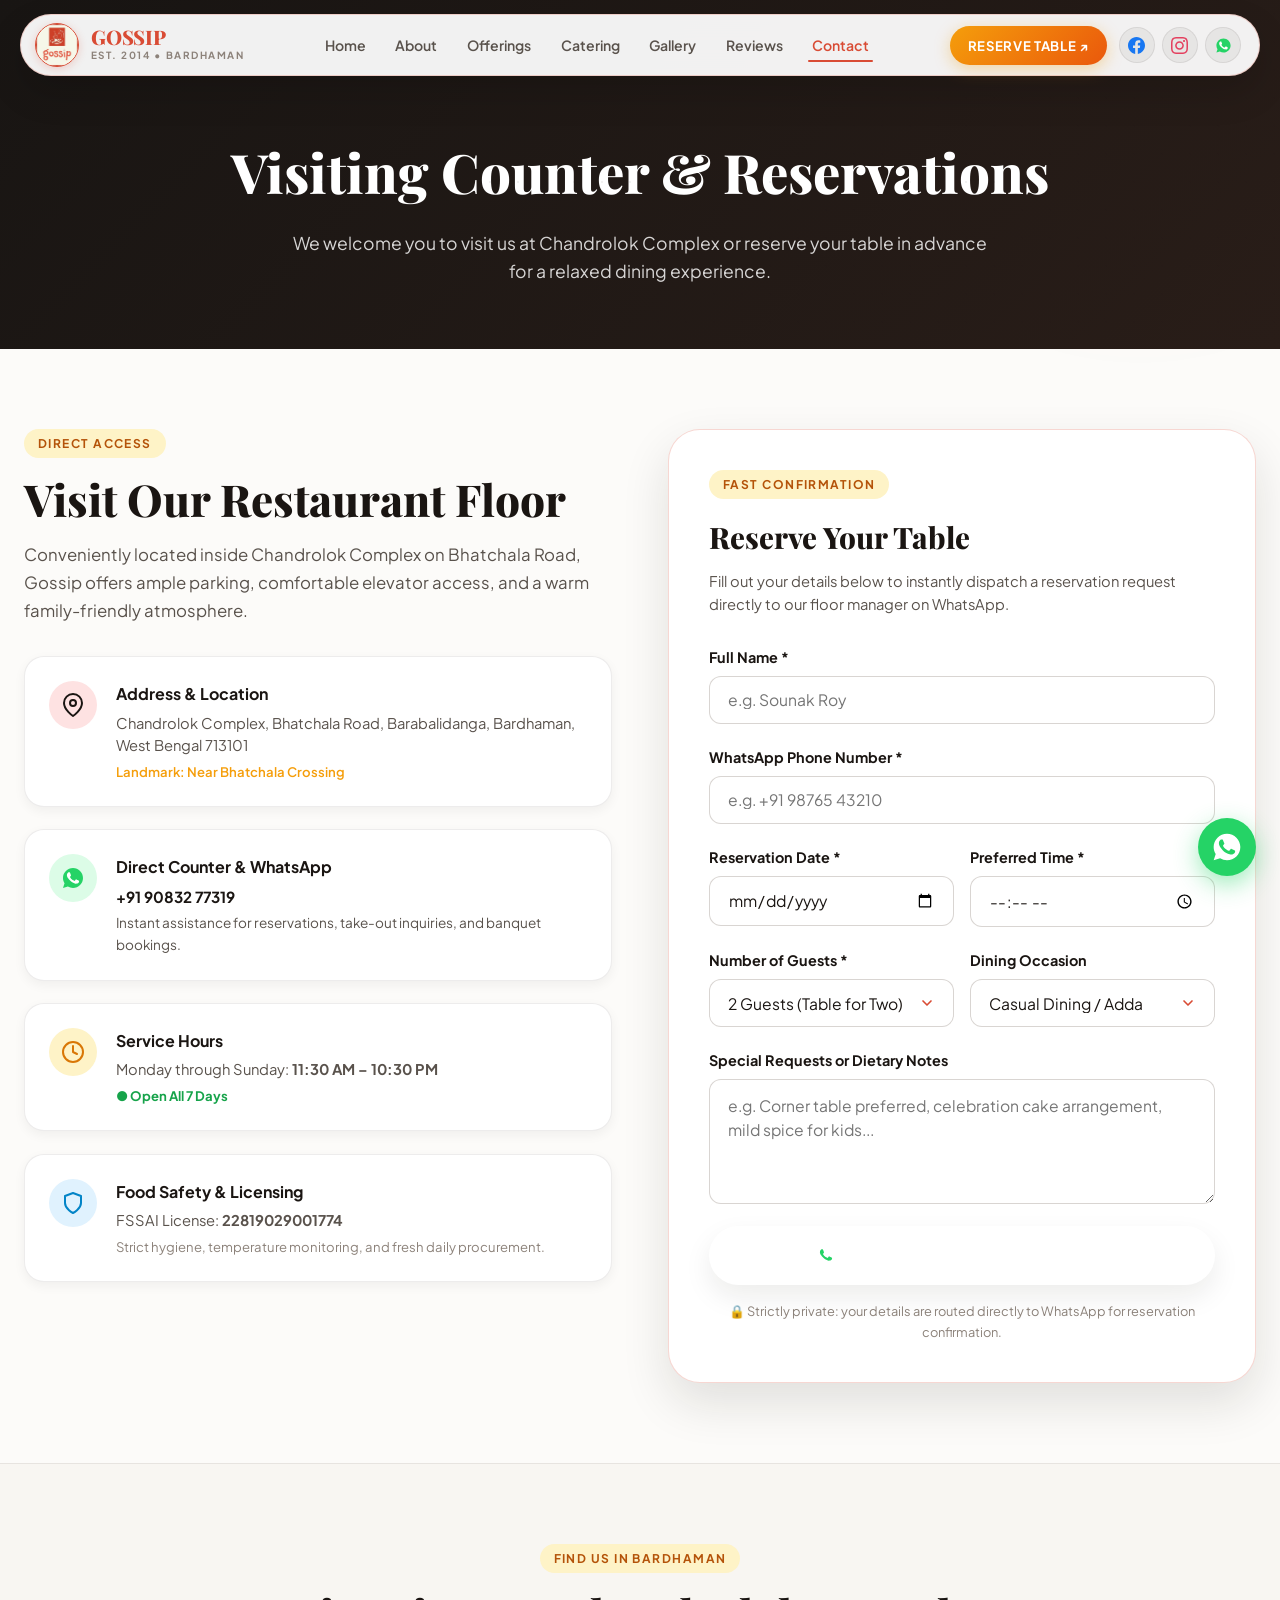
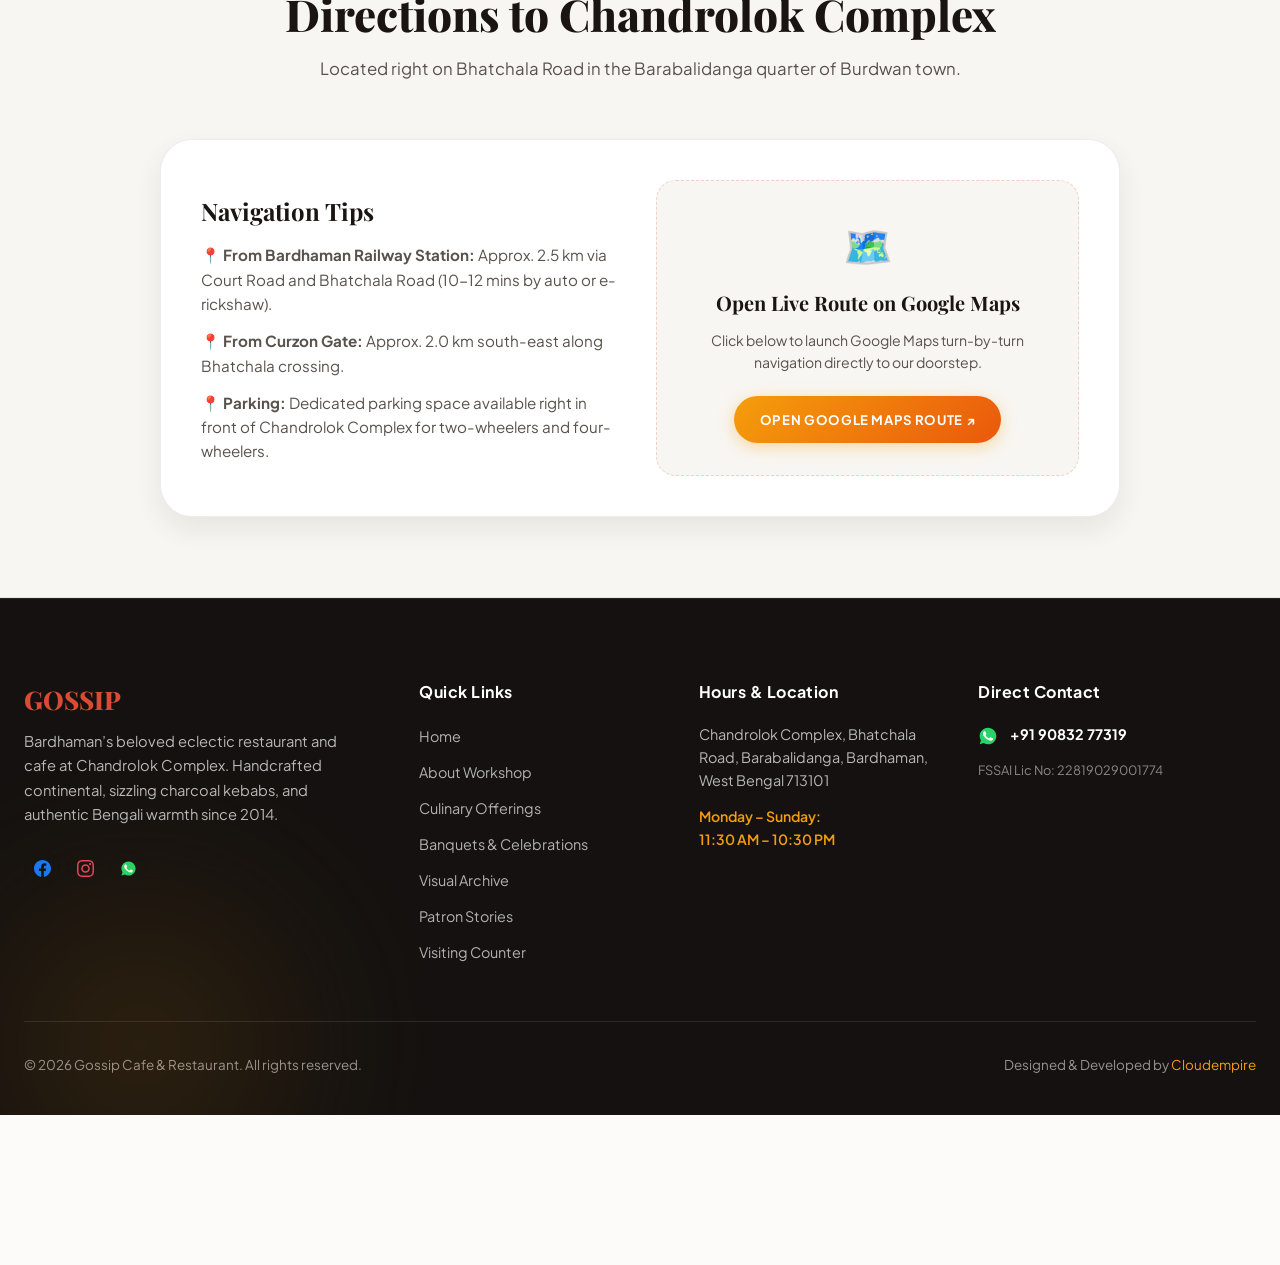
==== commit 5c86f56a: "fix(responsive): add form-row-2col, contact-form-card padding and bound mobile orb animation" ====
--- a/contact.html
+++ b/contact.html
@@ -159,7 +159,7 @@
       </div>
 
       <!-- Right Column: Table Reservation Form -->
-      <div style="background: #ffffff; border: 1px solid var(--border-brand); border-radius: var(--radius-xl); padding: 2.5rem; box-shadow: var(--shadow-lg);">
+      <div class="contact-form-card" style="background: #ffffff; border: 1px solid var(--border-brand); border-radius: var(--radius-xl); padding: 2.5rem; box-shadow: var(--shadow-lg);">
         <span class="section-pill-tag">Fast Confirmation</span>
         <h3 style="font-family: var(--font-serif); font-size: 1.85rem; font-weight: 800; margin-bottom: 0.6rem; color: var(--text-primary);">Reserve Your Table</h3>
         <p style="font-size: 0.92rem; color: var(--text-secondary); margin-bottom: 1.8rem;">
@@ -177,7 +177,7 @@
             <input class="form-input" type="tel" id="resPhone" name="phone" placeholder="e.g. +91 98765 43210" required>
           </div>
 
-          <div style="display: grid; grid-template-columns: 1fr 1fr; gap: 1rem;">
+          <div class="form-row-2col">
             <div class="form-group">
               <label class="form-label" for="resDate">Reservation Date *</label>
               <input class="form-input" type="date" id="resDate" name="date" required>
@@ -188,7 +188,7 @@
             </div>
           </div>
 
-          <div style="display: grid; grid-template-columns: 1fr 1fr; gap: 1rem;">
+          <div class="form-row-2col">
             <div class="form-group">
               <label class="form-label" for="resGuests">Number of Guests *</label>
               <select class="form-select" id="resGuests" name="guests" required>
--- a/assets/css/style.css
+++ b/assets/css/style.css
@@ -63,6 +63,8 @@
   font-size: 16px;
   scroll-behavior: smooth;
   -webkit-text-size-adjust: 100%;
+  overflow-x: hidden;
+  max-width: 100%;
 }
 
 body {
@@ -73,7 +75,7 @@
   padding-top: 0 !important;
   margin: 0;
   overflow-x: hidden !important;
-  width: 100%;
+  max-width: 100%;
   position: relative;
 }
 
@@ -618,6 +620,7 @@
   z-index: 0;
   opacity: 0.55;
   animation: orbDriftSlow 18s ease-in-out infinite alternate;
+  max-width: 100vw;
 }
 
 .abstract-orb-1 {
@@ -634,6 +637,23 @@
   width: 440px;
   height: 440px;
   background: radial-gradient(circle, rgba(245, 158, 11, 0.3) 0%, transparent 70%);
+}
+
+@media (max-width: 768px) {
+  .abstract-orb {
+    animation: none !important;
+    transform: none !important;
+  }
+  .abstract-orb-1 {
+    right: 20px !important;
+    width: 150px !important;
+    height: 150px !important;
+  }
+  .abstract-orb-2 {
+    left: 20px !important;
+    width: 150px !important;
+    height: 150px !important;
+  }
 }
 
 @keyframes orbDriftSlow {
@@ -1057,6 +1077,22 @@
   background-position: right 1.15rem center;
   background-size: 16px;
   padding-right: 2.8rem;
+}
+
+.form-row-2col {
+  display: grid;
+  grid-template-columns: 1fr 1fr;
+  gap: 1rem;
+}
+
+@media (max-width: 768px) {
+  .form-row-2col {
+    grid-template-columns: 1fr !important;
+    gap: 0 !important;
+  }
+  .contact-form-card {
+    padding: 1.5rem 1rem !important;
+  }
 }
 
 textarea.form-control,
